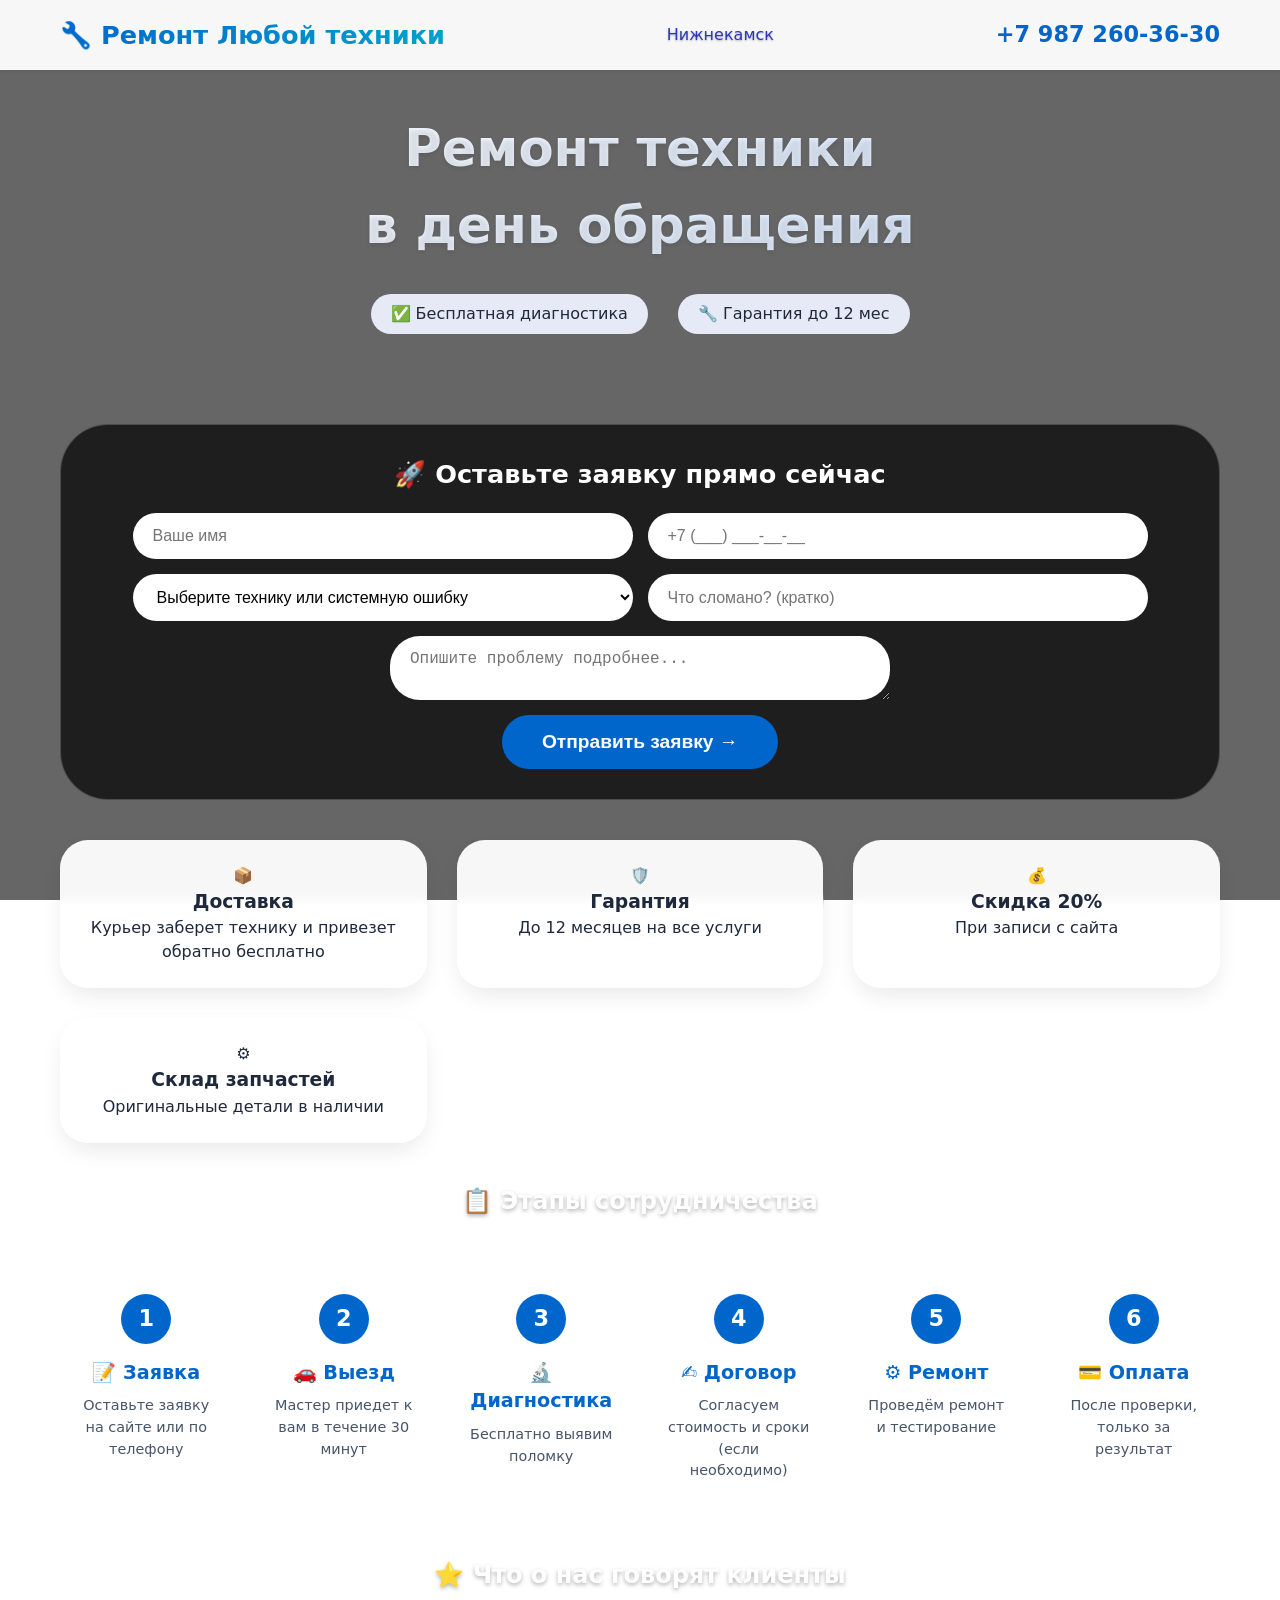
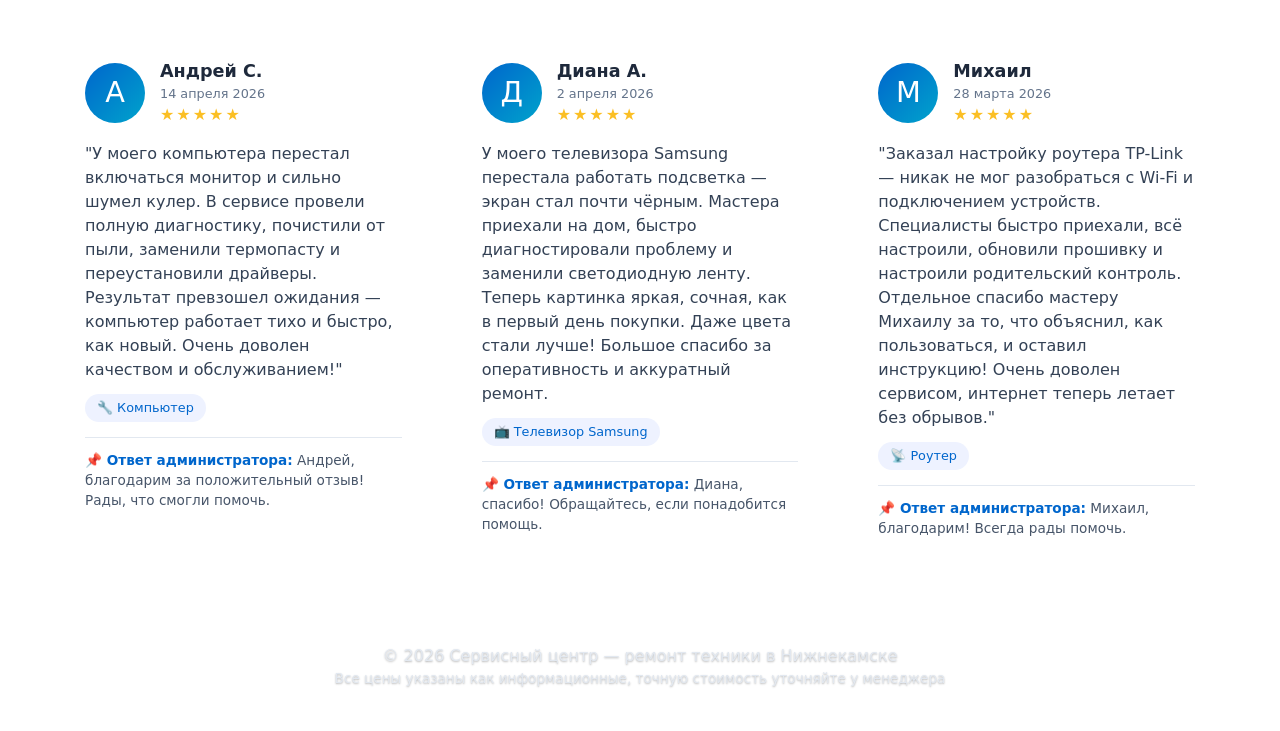
==== index.html @ 686ba0f9 "Add files via upload" ====
<!DOCTYPE html>
<html lang="ru">
<head>
    <meta charset="UTF-8">
    <meta name="viewport" content="width=device-width, initial-scale=1.0, user-scalable=yes">
    <title>Ремонт техники - Сервисный центр Нижнекамск</title>
    <style>
        /* ========== БАЗОВЫЕ СБРОСЫ И ШРИФТЫ ========== */
        * {
            margin: 0;
            padding: 0;
            box-sizing: border-box;
        }

        body {
            font-family: system-ui, -apple-system, 'Segoe UI', Roboto, 'Helvetica Neue', sans-serif;
            color: #1e293b;
            line-height: 1.5;
            scroll-behavior: smooth;
            
            /* ===== ФОН С КАРТИНКОЙ И РАЗМЫТИЕМ ===== */
            min-height: 100vh;
            background-image: url('https://sun9-19.vkuserphoto.ru/s/v1/ig2/79t1b1LVXKq8jdCkmU4DxWQFvLnawnfnpPsJ0NmR0xuQaIsUQqr9brPdtK5g11d4IKPwGbsDfOV9GagEqNY5ET7X.jpg?quality=95&as=32x17,48x26,72x39,108x59,160x87,240x131,360x196,480x262,540x295,640x349,720x393,1080x589,1280x698,1408x768&from=bu&u=ZSfB_DtR_j2_tt2XVDjq6LuZ1ISNN19L8fJnqFyeXa8&cs=1408x0');
            background-size: cover;
            background-position: center center;
            background-repeat: no-repeat;
            background-attachment: fixed;
            position: relative;
            z-index: 1;
        }

        /* Псевдоэлемент для размытия фона */
        body::before {
            content: '';
            position: fixed;
            top: 0;
            left: 0;
            right: 0;
            bottom: 0;
            z-index: -2;
            background-image: inherit;
            background-size: cover;
            background-position: center;
            background-repeat: no-repeat;
            background-attachment: fixed;
            filter: blur(6px);
            transform: scale(1.02);
        }

        /* Затемнение для читаемости текста */
        body::after {
            content: '';
            position: fixed;
            top: 0;
            left: 0;
            right: 0;
            bottom: 0;
            background: rgba(0, 0, 0, 0.6);
            z-index: -1;
            pointer-events: none;
        }

        /* Контейнер — ограничивает ширину на ПК и центрирует */
        .container {
            max-width: 1200px;
            margin: 0 auto;
            padding: 0 20px;
        }

        /* ========== КОМПОНЕНТЫ ========== */
        .btn {
            display: inline-block;
            background: #0066cc;
            color: white;
            font-weight: 600;
            padding: 12px 28px;
            border-radius: 40px;
            text-decoration: none;
            transition: 0.2s;
            border: none;
            cursor: pointer;
            font-size: 1rem;
            text-align: center;
        }
        .btn:hover {
            background: #004c99;
            transform: translateY(-2px);
            box-shadow: 0 8px 20px rgba(0,102,204,0.3);
        }
        .btn-large {
            padding: 16px 40px;
            font-size: 1.2rem;
        }

        /* Сетка карточек — адаптивная */
        .grid {
            display: grid;
            grid-template-columns: repeat(auto-fit, minmax(280px, 1fr));
            gap: 30px;
            margin: 40px 0;
        }
        .card {
            background: rgba(255, 255, 255, 0.95);
            backdrop-filter: blur(4px);
            border-radius: 28px;
            padding: 24px;
            box-shadow: 0 10px 25px -5px rgba(0,0,0,0.1);
            transition: 0.3s;
            text-align: center;
        }
        .card:hover {
            transform: translateY(-5px);
            background: white;
            box-shadow: 0 20px 30px -12px rgba(0,0,0,0.2);
        }

        /* Шапка */
        .header {
            background: rgba(255, 255, 255, 0.95);
            backdrop-filter: blur(8px);
            padding: 16px 0;
            box-shadow: 0 1px 3px rgba(0,0,0,0.1);
            position: sticky;
            top: 0;
            z-index: 10;
        }
        .header-inner {
            display: flex;
            justify-content: space-between;
            align-items: center;
            flex-wrap: wrap;
            gap: 15px;
        }
        .logo {
            font-size: 1.6rem;
            font-weight: 700;
            background: linear-gradient(135deg, #0066cc, #00a3cc);
            -webkit-background-clip: text;
            background-clip: text;
            color: transparent;
        }
        .address {
            color: #2d36bd;
            font-weight: 500;
            text-shadow: 0 1px 2px rgba(0,0,0,0.3);
        }
        .phone {
            font-size: 1.4rem;
            font-weight: 600;
            color: #0066cc;
            text-decoration: none;
        }

        /* Герой-блок с быстрой формой */
        .hero {
            text-align: center;
            padding: 40px 0 30px;
        }
        .hero h1 {
            font-size: clamp(2rem, 6vw, 3.2rem);
            font-weight: 800;
            background: linear-gradient(135deg, #ffffff, #d4e6ff);
            -webkit-background-clip: text;
            background-clip: text;
            color: transparent;
            text-shadow: 0 2px 4px rgba(0,0,0,0.1);
            margin-bottom: 20px;
        }
        
        /* Быстрая форма заявки на видном месте */
        .quick-form {
            background: rgba(0, 0, 0, 0.7);
            backdrop-filter: blur(10px);
            border-radius: 48px;
            padding: 30px;
            margin: 30px 0;
            text-align: center;
            border: 1px solid rgba(255,255,255,0.2);
        }
        .quick-form h3 {
            color: white;
            font-size: 1.6rem;
            margin-bottom: 20px;
        }
        .quick-form .form-row {
            display: flex;
            flex-wrap: wrap;
            gap: 15px;
            justify-content: center;
            margin-bottom: 15px;
        }
        .quick-form input, .quick-form select, .quick-form textarea {
            padding: 14px 20px;
            border-radius: 60px;
            border: none;
            font-size: 1rem;
            background: white;
            min-width: 200px;
        }
        .quick-form textarea {
            border-radius: 30px;
            min-width: 300px;
            resize: vertical;
        }
        .quick-form input:focus, .quick-form select:focus, .quick-form textarea:focus {
            outline: none;
            box-shadow: 0 0 0 3px rgba(0,102,204,0.4);
        }
        
        .features-badge {
            display: flex;
            justify-content: center;
            gap: 30px;
            flex-wrap: wrap;
            margin: 30px 0;
        }
        .badge-item {
            background: rgba(238, 242, 255, 0.95);
            backdrop-filter: blur(4px);
            padding: 8px 20px;
            border-radius: 60px;
            font-weight: 500;
            color: #1e293b;
        }

        /* Этапы — более наглядные */
        .steps {
            display: flex;
            flex-wrap: wrap;
            justify-content: center;
            gap: 25px;
            margin: 50px 0;
        }
        .step {
            flex: 1;
            min-width: 160px;
            max-width: 200px;
            background: rgba(255, 255, 255, 0.95);
            backdrop-filter: blur(4px);
            border-radius: 32px;
            padding: 25px 15px;
            text-align: center;
            transition: 0.3s;
            position: relative;
        }
        .step:hover {
            transform: translateY(-8px);
            background: white;
        }
        .step-number {
            width: 50px;
            height: 50px;
            background: #0066cc;
            color: white;
            border-radius: 60px;
            display: inline-flex;
            align-items: center;
            justify-content: center;
            font-weight: bold;
            font-size: 1.4rem;
            margin-bottom: 15px;
        }
        .step h4 {
            font-size: 1.2rem;
            margin-bottom: 8px;
            color: #0066cc;
        }
        .step p {
            font-size: 0.9rem;
            color: #475569;
        }

        /* Отзывы — как настоящие */
        .reviews-grid {
            display: grid;
            grid-template-columns: repeat(auto-fit, minmax(320px, 1fr));
            gap: 30px;
            margin: 40px 0;
        }
        .review-card {
            background: rgba(255, 255, 255, 0.96);
            backdrop-filter: blur(4px);
            border-radius: 32px;
            padding: 25px;
            transition: 0.3s;
        }
        .review-card:hover {
            transform: translateY(-5px);
            background: white;
        }
        .review-header {
            display: flex;
            align-items: center;
            gap: 15px;
            margin-bottom: 15px;
        }
        .review-avatar {
            width: 60px;
            height: 60px;
            background: linear-gradient(135deg, #0066cc, #00a3cc);
            border-radius: 50%;
            display: flex;
            align-items: center;
            justify-content: center;
            font-size: 1.8rem;
            color: white;
        }
        .review-info {
            flex: 1;
        }
        .review-name {
            font-weight: 700;
            font-size: 1.1rem;
            color: #1e293b;
        }
        .review-date {
            font-size: 0.8rem;
            color: #64748b;
        }
        .review-rating {
            color: #fbbf24;
            font-size: 1rem;
            letter-spacing: 2px;
        }
        .review-text {
            color: #334155;
            line-height: 1.5;
            margin-bottom: 12px;
        }
        .review-device {
            display: inline-block;
            background: #eef2ff;
            padding: 4px 12px;
            border-radius: 30px;
            font-size: 0.8rem;
            color: #0066cc;
        }
        .admin-reply {
            margin-top: 15px;
            padding-top: 12px;
            border-top: 1px solid #e2e8f0;
            font-size: 0.85rem;
            color: #475569;
        }
        .admin-reply strong {
            color: #0066cc;
        }

        /* Форма обратной связи */
        .form-card {
            background: rgba(255, 255, 255, 0.96);
            backdrop-filter: blur(8px);
            border-radius: 48px;
            padding: 45px;
            text-align: center;
            margin: 50px 0;
            box-shadow: 0 20px 35px -12px rgba(0,0,0,0.2);
        }
        .form-card h2 {
            color: #1e293b;
            text-shadow: none;
            margin-bottom: 10px;
        }
        .form-group {
            margin: 20px 0;
        }
        input, select, textarea {
            width: 100%;
            max-width: 500px;
            padding: 14px 20px;
            border-radius: 60px;
            border: 1px solid #cbd5e1;
            font-size: 1rem;
            transition: 0.2s;
            background: white;
        }
        textarea {
            border-radius: 30px;
            resize: vertical;
        }
        input:focus, select:focus, textarea:focus {
            outline: none;
            border-color: #0066cc;
            box-shadow: 0 0 0 3px rgba(0,102,204,0.2);
        }
        .form-row {
            display: flex;
            flex-wrap: wrap;
            gap: 20px;
            justify-content: center;
        }

        /* Тост */
        .toast {
            position: fixed;
            bottom: 30px;
            left: 50%;
            transform: translateX(-50%) scale(0.9);
            background: #1e293b;
            color: white;
            padding: 12px 24px;
            border-radius: 60px;
            font-weight: 500;
            opacity: 0;
            visibility: hidden;
            transition: 0.2s;
            z-index: 1000;
            text-align: center;
            white-space: nowrap;
            box-shadow: 0 10px 20px rgba(0,0,0,0.2);
        }
        .toast.show {
            opacity: 1;
            visibility: visible;
            transform: translateX(-50%) scale(1);
        }

        footer {
            text-align: center;
            padding: 40px 0;
            color: #e2e8f0;
            border-top: 1px solid rgba(255,255,255,0.2);
            margin-top: 40px;
            text-shadow: 0 1px 2px rgba(0,0,0,0.3);
        }

        h2 {
            color: white;
            text-shadow: 0 2px 4px rgba(0,0,0,0.3);
            margin-top: 20px;
            text-align: center;
        }

        @media (max-width: 680px) {
            .header-inner {
                flex-direction: column;
                text-align: center;
            }
            .hero h1 {
                font-size: 1.8rem;
            }
            .steps {
                flex-direction: column;
                align-items: center;
            }
            .step {
                max-width: 100%;
                width: 100%;
            }
            .quick-form .form-row {
                flex-direction: column;
                align-items: center;
            }
            .quick-form input, .quick-form select, .quick-form textarea {
                width: 90%;
            }
            .form-card {
                padding: 30px 20px;
            }
            .btn {
                padding: 10px 20px;
            }
            .review-card {
                padding: 20px;
            }
        }
    </style>
</head>
<body>

<header class="header">
    <div class="container header-inner">
        <div class="logo">🔧 Ремонт Любой техники</div>
        <div class="address">Нижнекамск</div>
        <a href="tel:+79872603630" class="phone">+7 987 260-36-30</a>
    </div>
</header>

<main>
    <div class="container">
        <div class="hero">
            <h1>Ремонт техники <br>в день обращения</h1>
            <div class="features-badge">
                <span class="badge-item">✅ Бесплатная диагностика</span>
                <span class="badge-item">🔧 Гарантия до 12 мес</span>
            </div>
        </div>

        <!-- БЫСТРАЯ ФОРМА ЗАЯВКИ — ВИДНА СРАЗУ -->
        <div class="quick-form">
            <h3>🚀 Оставьте заявку прямо сейчас</h3>
            <form id="quickForm">
                <div class="form-row">
                    <input type="text" id="quickName" placeholder="Ваше имя" required>
                    <input type="tel" id="quickPhone" placeholder="+7 (___) ___-__-__" required>
                </div>
                <div class="form-row">
                    <select id="quickDevice">
                        <option value="">Выберите технику или системную ошибку</option>
                        <option>Смартфон / Системная ошибка</option>
                        <option>Ноутбук / Системная ошибка</option>
                        <option>Компьютер / Системная ошибка</option>
                        <option>Телевизор / Настройка каналов / Системная ошибка</option>
                        <option>Роутер / Настройка роутера</option>
                        <option>Другое</option>
                    </select>
                    <input type="text" id="quickProblem" placeholder="Что сломано? (кратко)">
                </div>
                <div class="form-row">
                    <textarea id="quickDesc" rows="2" placeholder="Опишите проблему подробнее..."></textarea>
                </div>
                <button type="submit" class="btn btn-large">Отправить заявку →</button>
            </form>
        </div>

        <!-- Преимущества (карточки) -->
        <div class="grid">
            <div class="card">📦 <h3>Доставка</h3><p>Курьер заберет технику и привезет обратно бесплатно</p></div>
            <div class="card">🛡️ <h3>Гарантия</h3><p>До 12 месяцев на все услуги</p></div>
            <div class="card">💰 <h3>Скидка 20%</h3><p>При записи с сайта</p></div>
            <div class="card">⚙️ <h3>Склад запчастей</h3><p>Оригинальные детали в наличии</p></div>
        </div>

        <!-- Этапы работы — улучшенные -->
        <h2>📋 Этапы сотрудничества</h2>
        <div class="steps">
            <div class="step"><div class="step-number">1</div><h4>📝 Заявка</h4><p>Оставьте заявку на сайте или по телефону</p></div>
            <div class="step"><div class="step-number">2</div><h4>🚗 Выезд</h4><p>Мастер приедет к вам в течение 30 минут</p></div>
            <div class="step"><div class="step-number">3</div><h4>🔬 Диагностика</h4><p>Бесплатно выявим поломку</p></div>
            <div class="step"><div class="step-number">4</div><h4>✍️ Договор</h4><p>Согласуем стоимость и сроки (если необходимо)</p></div>
            <div class="step"><div class="step-number">5</div><h4>⚙️ Ремонт</h4><p>Проведём ремонт и тестирование</p></div>
            <div class="step"><div class="step-number">6</div><h4>💳 Оплата</h4><p>После проверки, только за результат</p></div>
        </div>

        <!-- Отзывы — в стиле реальных отзывов -->
        <h2>⭐ Что о нас говорят клиенты</h2>
        <div class="reviews-grid">
            <div class="review-card">
                <div class="review-header">
                    <div class="review-avatar">А</div>
                    <div class="review-info">
                        <div class="review-name">Андрей С.</div>
                        <div class="review-date">14 апреля 2026</div>
                        <div class="review-rating">★★★★★</div>
                    </div>
                </div>
                <div class="review-text">"У моего компьютера перестал включаться монитор и сильно шумел кулер. В сервисе провели полную диагностику, почистили от пыли, заменили термопасту и переустановили драйверы. Результат превзошел ожидания — компьютер работает тихо и быстро, как новый. Очень доволен качеством и обслуживанием!"</div>
                <span class="review-device">🔧 Компьютер</span>
                <div class="admin-reply"><strong>📌 Ответ администратора:</strong> Андрей, благодарим за положительный отзыв! Рады, что смогли помочь.</div>
            </div>
            <div class="review-card">
                <div class="review-header">
                    <div class="review-avatar">Д</div>
                    <div class="review-info">
                        <div class="review-name">Диана А.</div>
                        <div class="review-date">2 апреля 2026</div>
                        <div class="review-rating">★★★★★</div>
                    </div>
                </div>
                <div class="review-text">У моего телевизора Samsung перестала работать подсветка — экран стал почти чёрным. Мастера приехали на дом, быстро диагностировали проблему и заменили светодиодную ленту. Теперь картинка яркая, сочная, как в первый день покупки. Даже цвета стали лучше! Большое спасибо за оперативность и аккуратный ремонт.</div>
                <span class="review-device">📺 Телевизор Samsung</span>
                <div class="admin-reply"><strong>📌 Ответ администратора:</strong> Диана, спасибо! Обращайтесь, если понадобится помощь.</div>
            </div>
            <div class="review-card">
                <div class="review-header">
                    <div class="review-avatar">М</div>
                    <div class="review-info">
                        <div class="review-name">Михаил</div>
                        <div class="review-date">28 марта 2026</div>
                        <div class="review-rating">★★★★★</div>
                    </div>
                </div>
                <div class="review-text">"Заказал настройку роутера TP-Link — никак не мог разобраться с Wi-Fi и подключением устройств. Специалисты быстро приехали, всё настроили, обновили прошивку и настроили родительский контроль. Отдельное спасибо мастеру Михаилу за то, что объяснил, как пользоваться, и оставил инструкцию! Очень доволен сервисом, интернет теперь летает без обрывов."</div>
                <span class="review-device">📡 Роутер</span>
                <div class="admin-reply"><strong>📌 Ответ администратора:</strong> Михаил, благодарим! Всегда рады помочь.</div>
            </div>
        </div>



<footer>
    <div class="container">
        <p>© 2026 Сервисный центр — ремонт техники в Нижнекамске</p>
        <p style="font-size:0.85rem">Все цены указаны как информационные, точную стоимость уточняйте у менеджера</p>
    </div>
</footer>

<div id="toast" class="toast">✅ Заявка успешно отправлена! Оператор свяжется с вами.</div>

<script>
    // ========== ОТПРАВКА НА EMAIL ЧЕРЕЗ FORMSUBMIT.IO ==========
    // Адрес вашей почты
    const YOUR_EMAIL = "anisimovn868@gmail.com";
    
    // Функция отправки данных на email
    async function sendToEmail(formData, formType) {
        // Формируем HTML-письмо
        let message = `<h2>Новая заявка с сайта (${formType})</h2>`;
        for (let [key, value] of formData.entries()) {
            message += `<p><strong>${key}:</strong> ${value}</p>`;
        }
        message += `<p><strong>Время отправки:</strong> ${new Date().toLocaleString()}</p>`;
        
        // Отправляем через FormSubmit (бесплатный сервис)
        const formSubmitUrl = "https://formsubmit.co/ajax/" + YOUR_EMAIL;
        
        try {
            const response = await fetch(formSubmitUrl, {
                method: "POST",
                headers: {
                    'Content-Type': 'application/json',
                    'Accept': 'application/json'
                },
                body: JSON.stringify({
                    _subject: `📱 Новая заявка с сайта - ${formType}`,
                    _template: "table",
                    _captcha: "false",
                    message: message,
                    ...Object.fromEntries(formData)
                })
            });
            
            if (response.ok) {
                return true;
            } else {
                console.error("Ошибка отправки:", response.status);
                return false;
            }
        } catch (error) {
            console.error("Ошибка сети:", error);
            return false;
        }
    }
    
    // Показ уведомления
    const toast = document.getElementById('toast');
    function showToast() {
        toast.classList.add('show');
        setTimeout(() => {
            toast.classList.remove('show');
        }, 4000);
    }
    
    // ========== ОБРАБОТКА БЫСТРОЙ ФОРМЫ ==========
    const quickForm = document.getElementById('quickForm');
    
    quickForm.addEventListener('submit', async (e) => {
        e.preventDefault();
        
        const name = document.getElementById('quickName').value.trim();
        const phone = document.getElementById('quickPhone').value.trim();
        const device = document.getElementById('quickDevice').value;
        const problem = document.getElementById('quickProblem').value.trim();
        const desc = document.getElementById('quickDesc').value.trim();
        
        if (!name || !phone) {
            alert('Пожалуйста, заполните имя и телефон');
            return;
        }
        if (!device) {
            alert('Пожалуйста, выберите тип техники');
            return;
        }
        
        // Собираем данные для отправки
        const formData = new FormData();
        formData.append("Тип формы", "Быстрая заявка");
        formData.append("Имя", name);
        formData.append("Телефон", phone);
        formData.append("Устройство", device);
        formData.append("Краткая проблема", problem || "не указано");
        formData.append("Подробное описание", desc || "не указано");
        
        // Отправляем на email
        const sent = await sendToEmail(formData, "Быстрая заявка");
        
        if (sent) {
            showToast();
            quickForm.reset();
        } else {
            alert("Ошибка отправки. Пожалуйста, попробуйте позже или позвоните нам.");
        }
    });
    
    // ========== ОБРАБОТКА ПОЛНОЙ ФОРМЫ ==========
    const mainForm = document.getElementById('callbackForm');
    
    mainForm.addEventListener('submit', async (e) => {
        e.preventDefault();
        
        const name = document.getElementById('name').value.trim();
        const phone = document.getElementById('phone').value.trim();
        const device = document.getElementById('deviceType').value;
        const problem = document.getElementById('problem').value.trim();
        const description = document.getElementById('description').value.trim();
        
        if (!name || !phone) {
            alert('Пожалуйста, заполните имя и телефон');
            return;
        }
        if (!device) {
            alert('Пожалуйста, выберите тип техники');
            return;
        }
        if (!problem) {
            alert('Пожалуйста, укажите, что сломано');
            return;
        }
        
        // Собираем данные для отправки
        const formData = new FormData();
        formData.append("Тип формы", "Полная заявка");
        formData.append("Имя", name);
        formData.append("Телефон", phone);
        formData.append("Тип техники", device);
        formData.append("Что сломано", problem);
        formData.append("Подробное описание", description || "не указано");
        
        // Отправляем на email
        const sent = await sendToEmail(formData, "Полная заявка");
        
        if (sent) {
            showToast();
            mainForm.reset();
        } else {
            alert("Ошибка отправки. Пожалуйста, попробуйте позже или позвоните нам.");
        }
    });
</script>

</body>
</html>
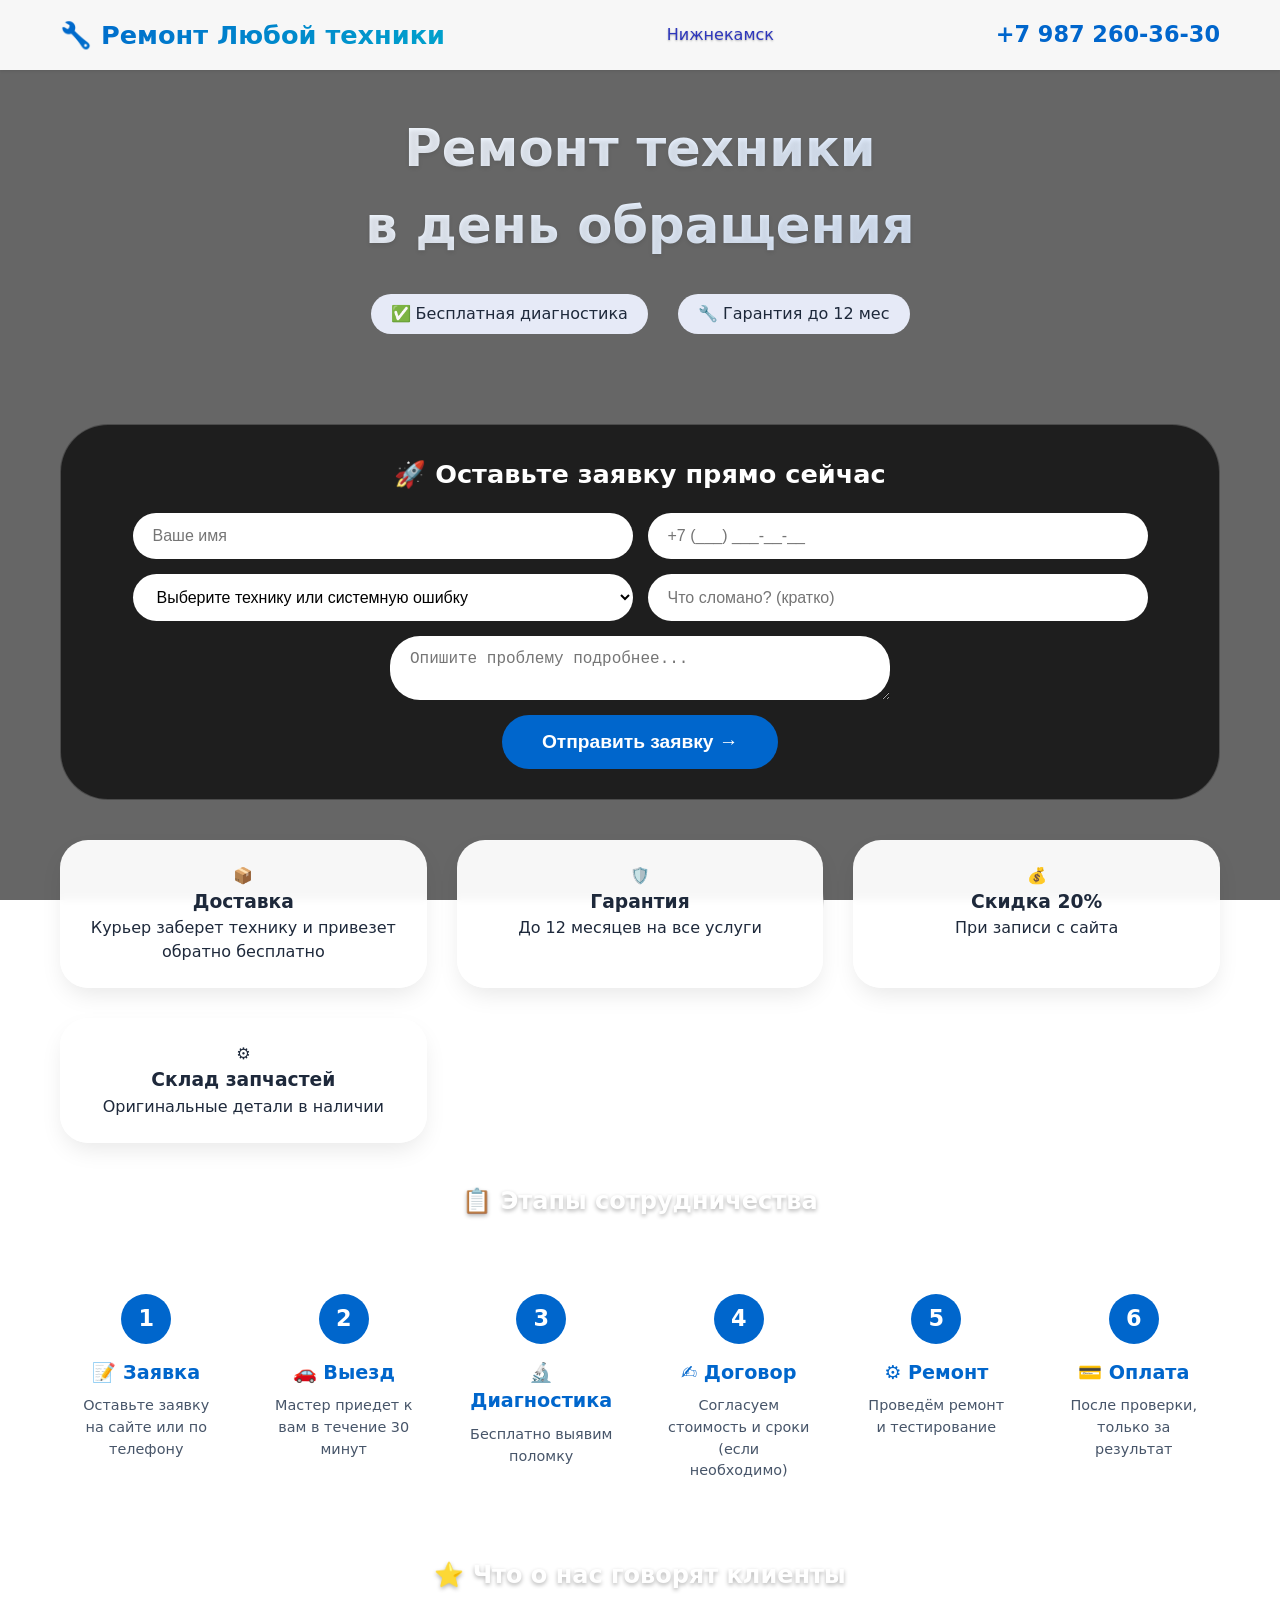
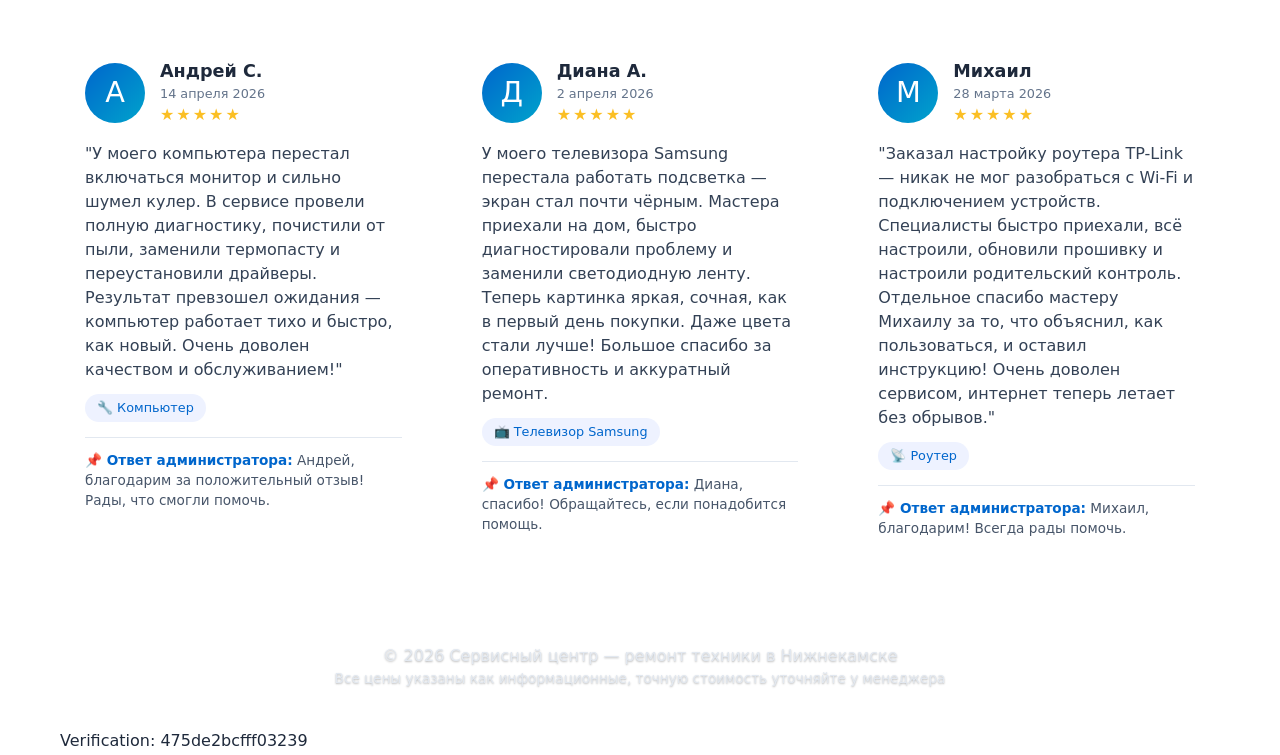
==== commit 3e4625ea: "Update index.html" ====
--- a/index.html
+++ b/index.html
@@ -728,5 +728,11 @@
     });
 </script>
 
+        <html>
+    <head>
+        <meta http-equiv="Content-Type" content="text/html; charset=UTF-8">
+    </head>
+    <body>Verification: 475de2bcfff03239</body>
+</html>
 </body>
-</html>+</html>
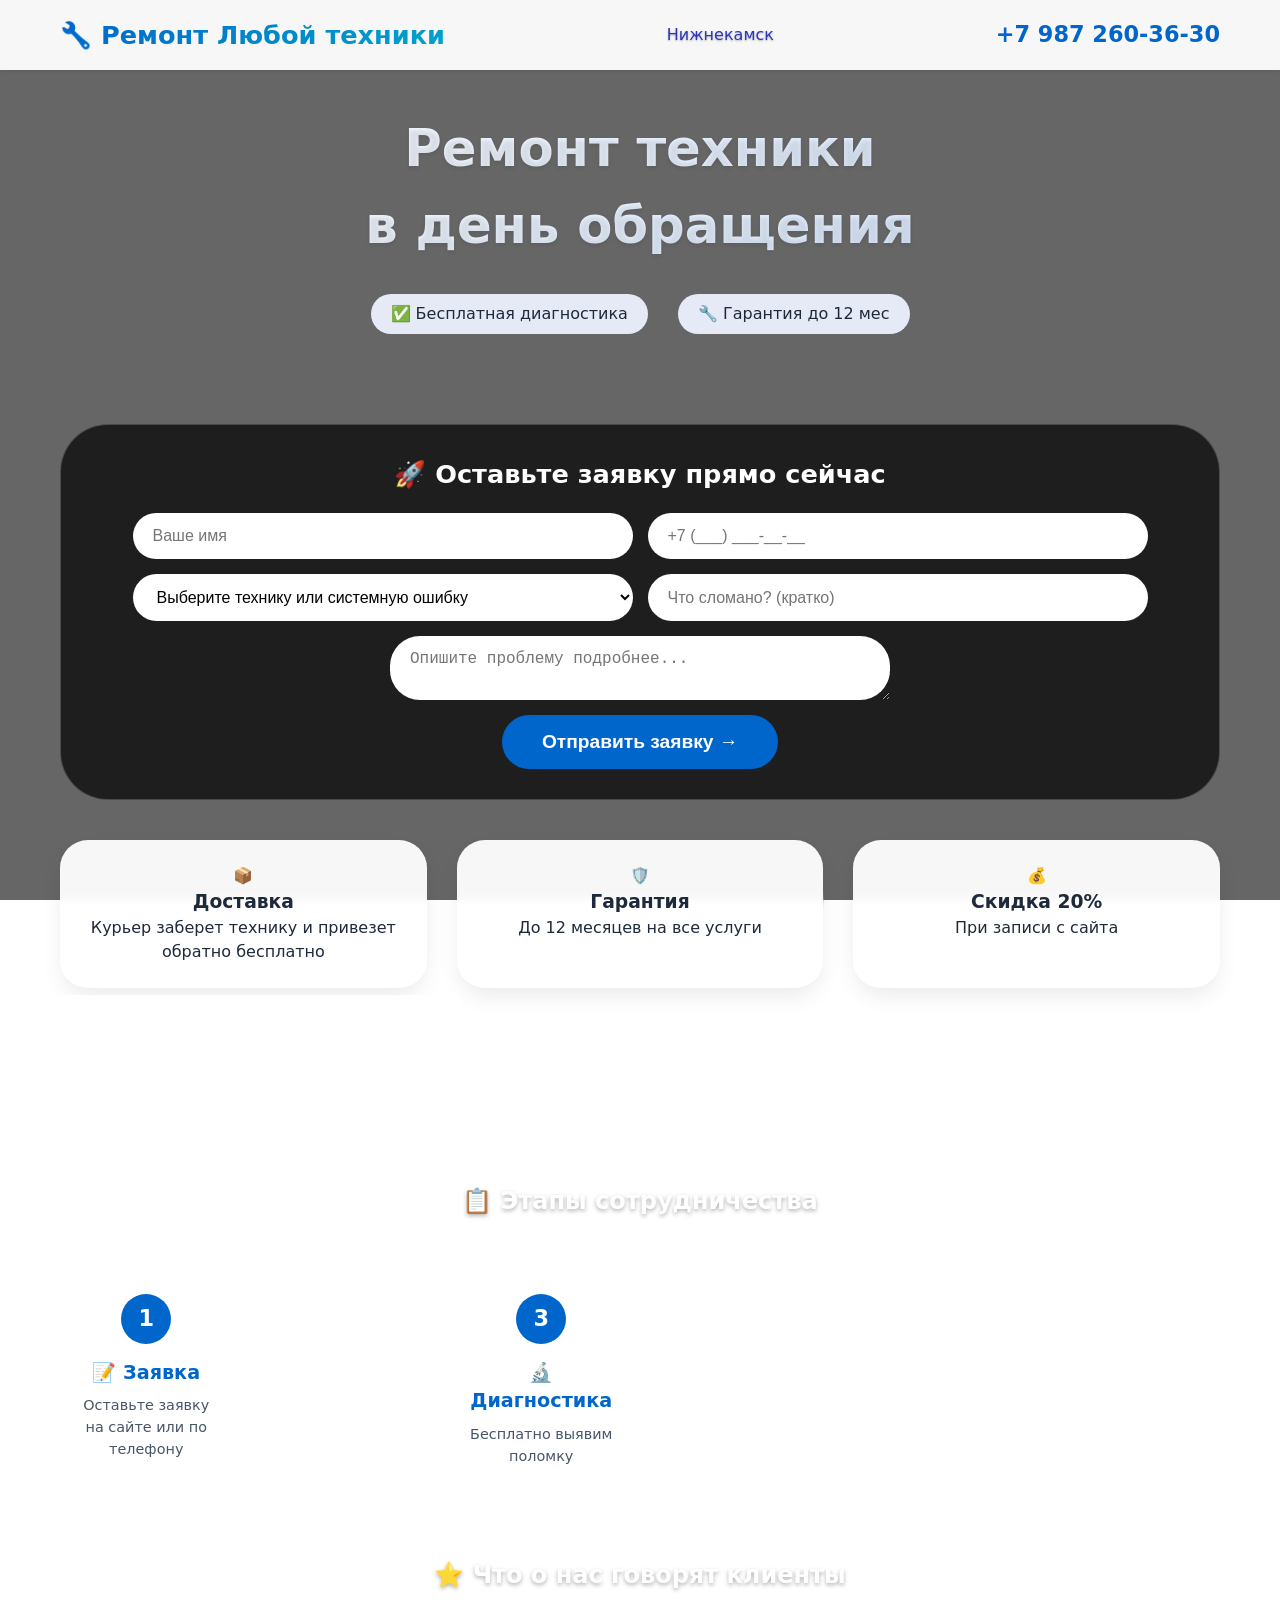
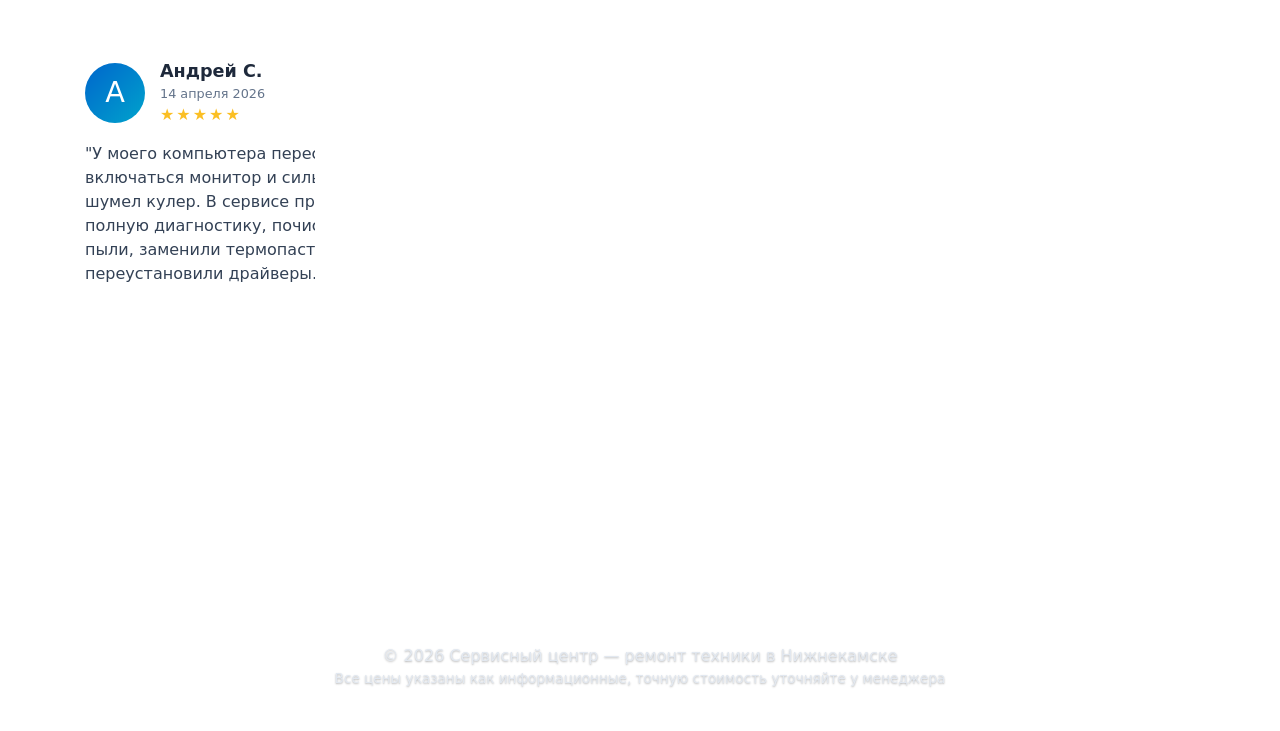
==== commit 866ba414: "Update index.html" ====
--- a/index.html
+++ b/index.html
@@ -728,11 +728,5 @@
     });
 </script>
 
-        <html>
-    <head>
-        <meta http-equiv="Content-Type" content="text/html; charset=UTF-8">
-    </head>
-    <body>Verification: 475de2bcfff03239</body>
-</html>
 </body>
 </html>
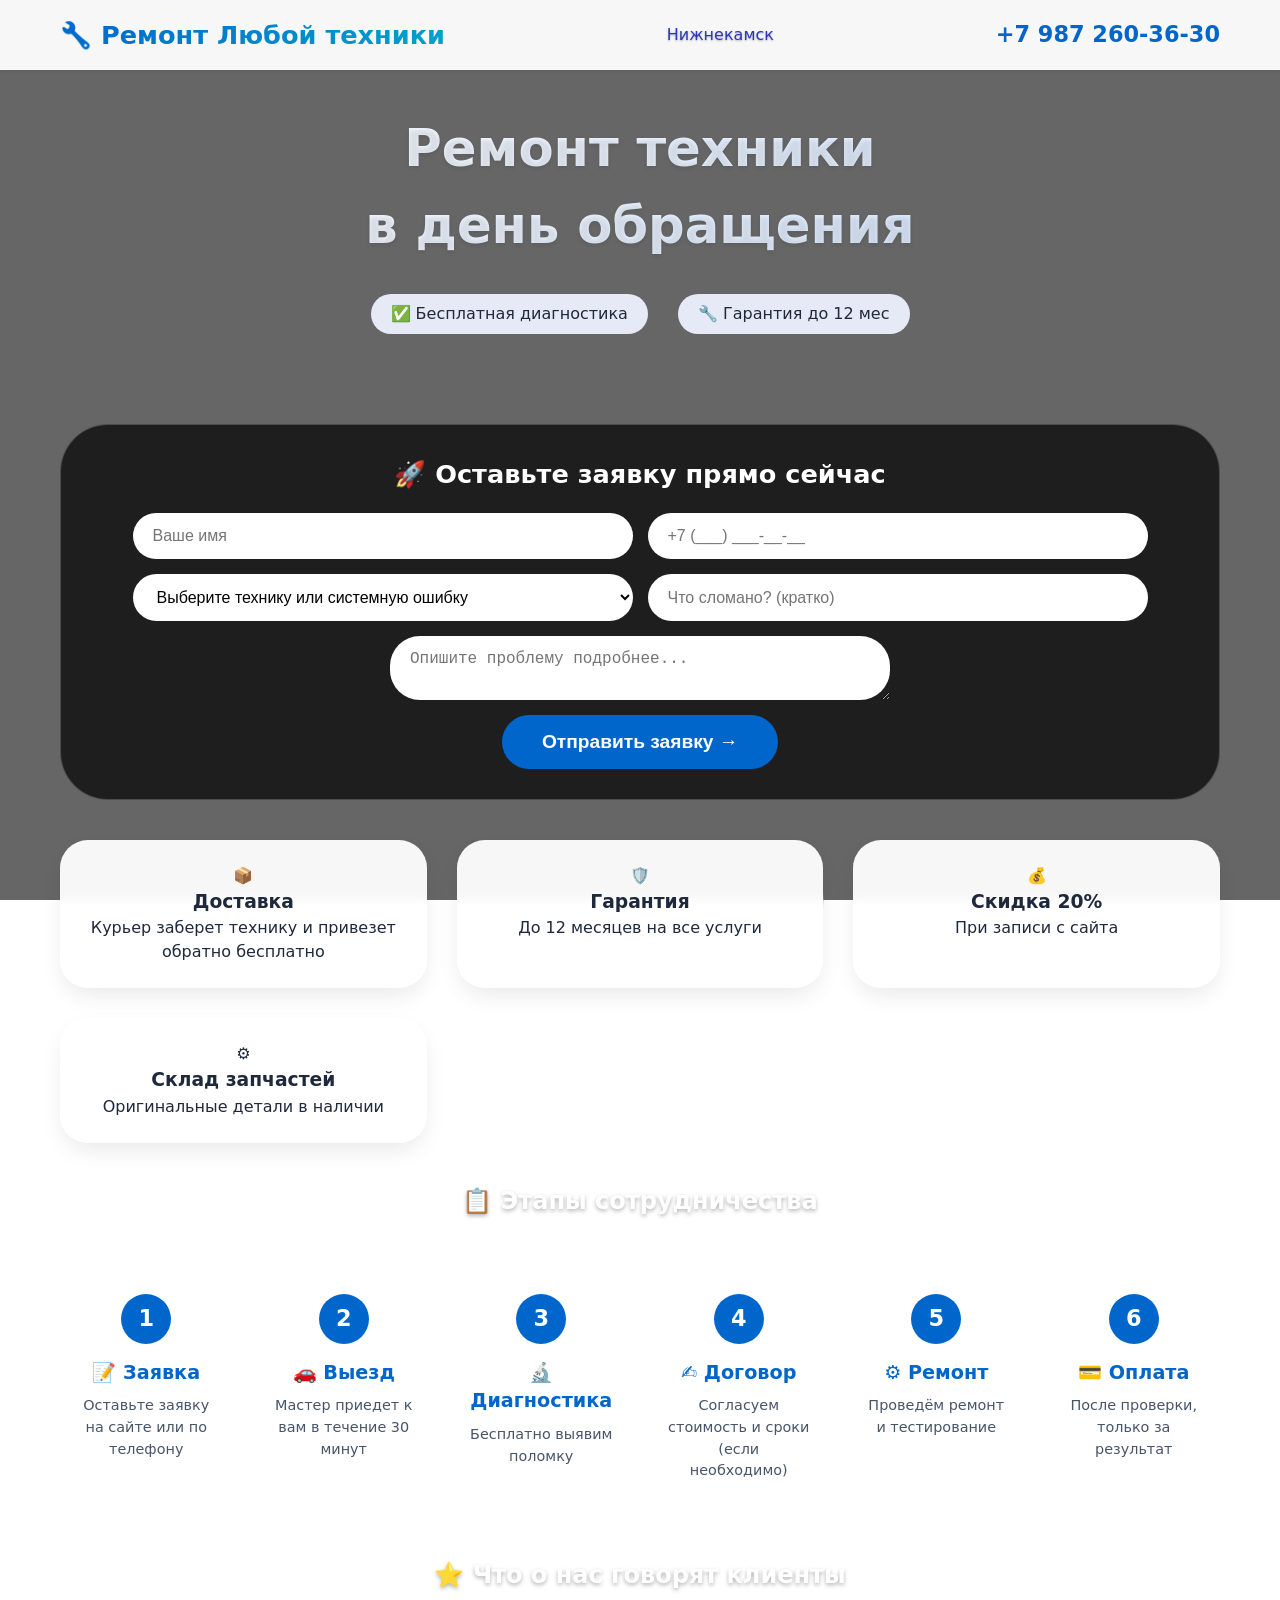
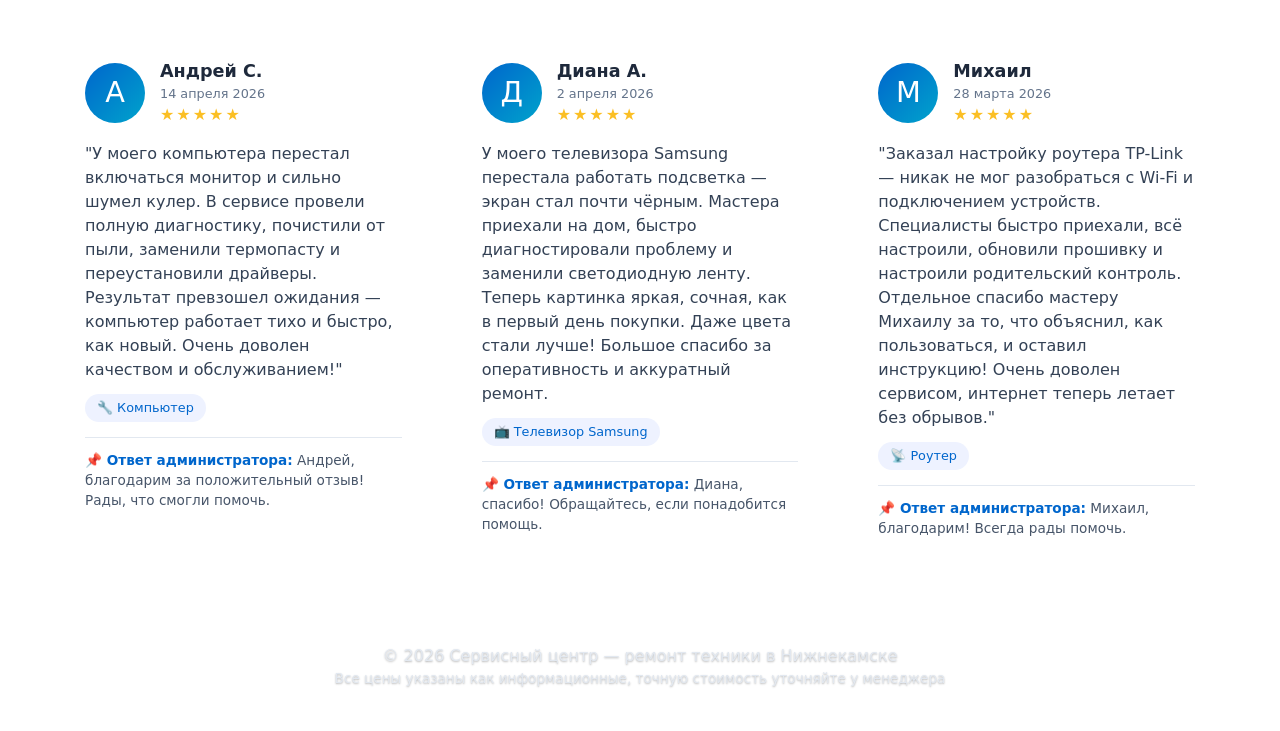
==== commit 0ca8568f: "Update index.html" ====
--- a/index.html
+++ b/index.html
@@ -2,6 +2,7 @@
 <html lang="ru">
 <head>
     <meta charset="UTF-8">
+    <meta name="yandex-verification" content="475de2bcfff03239" />
     <meta name="viewport" content="width=device-width, initial-scale=1.0, user-scalable=yes">
     <title>Ремонт техники - Сервисный центр Нижнекамск</title>
     <style>
